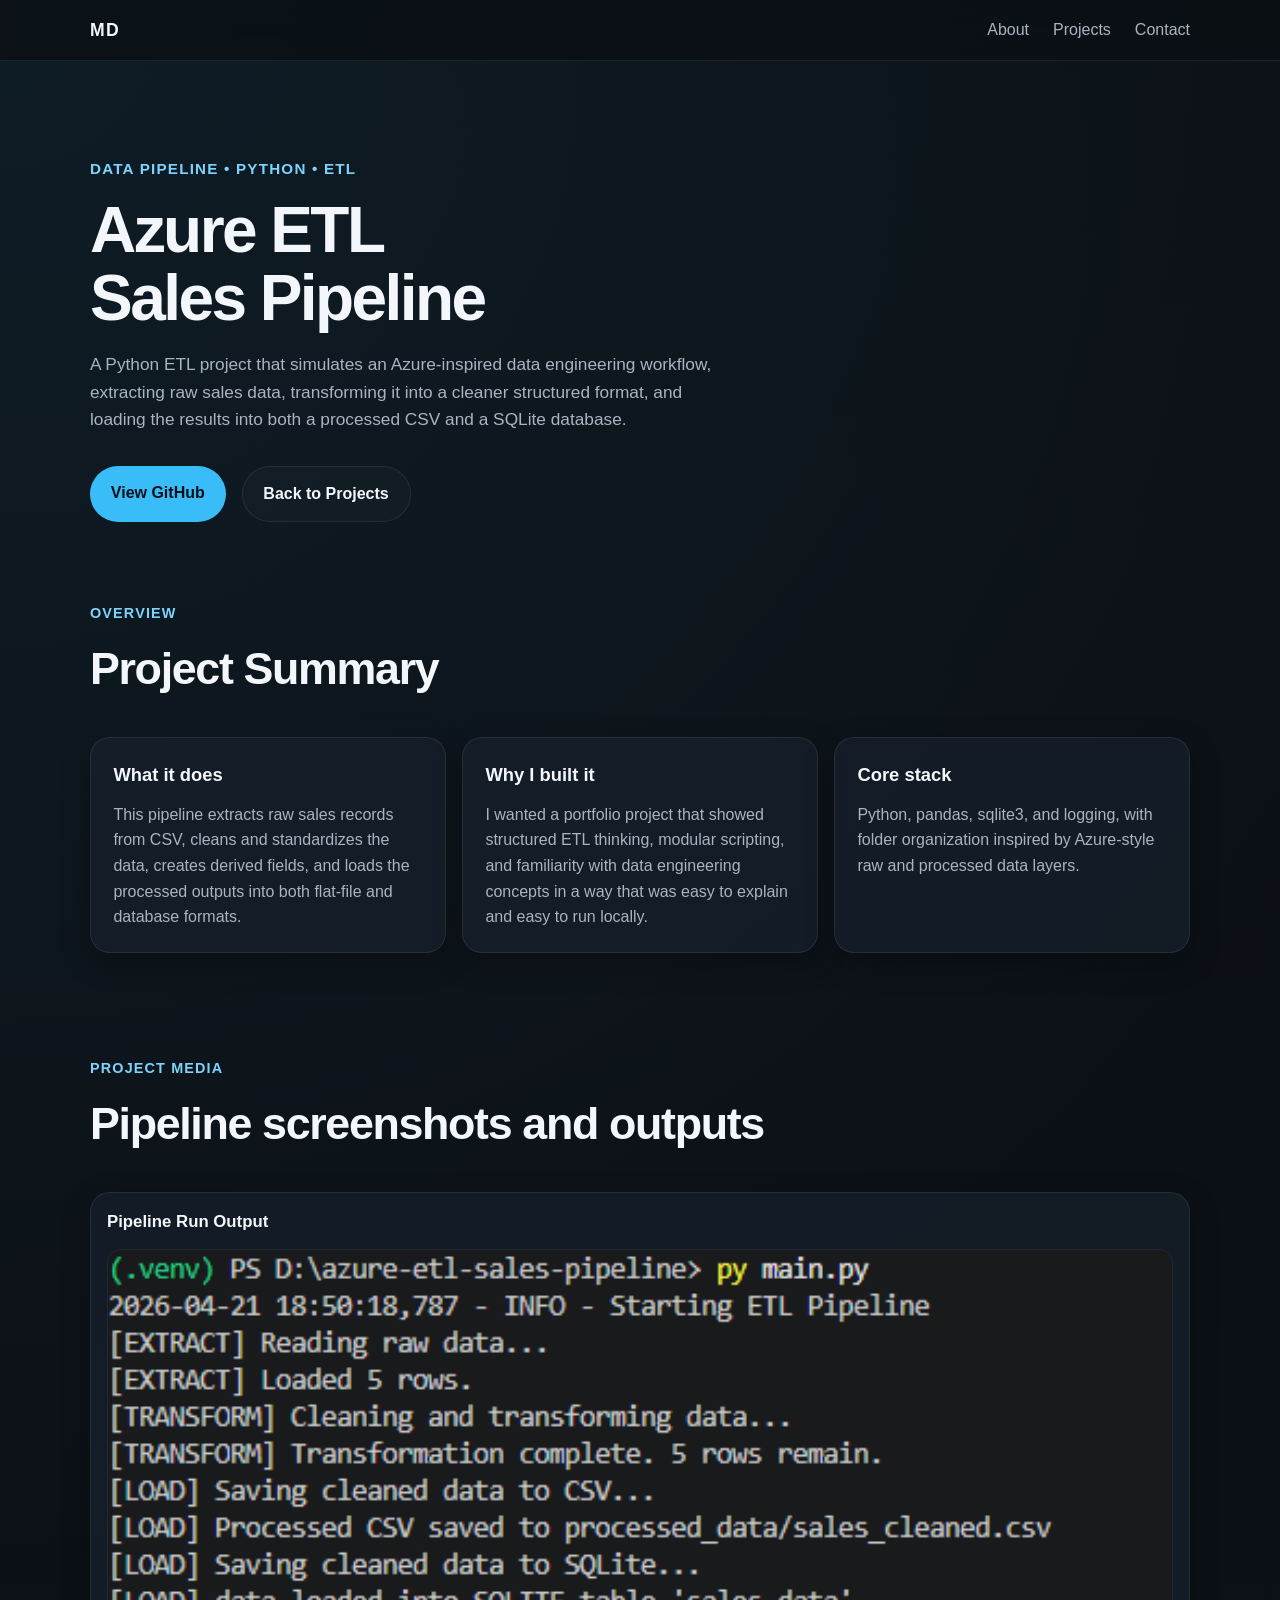
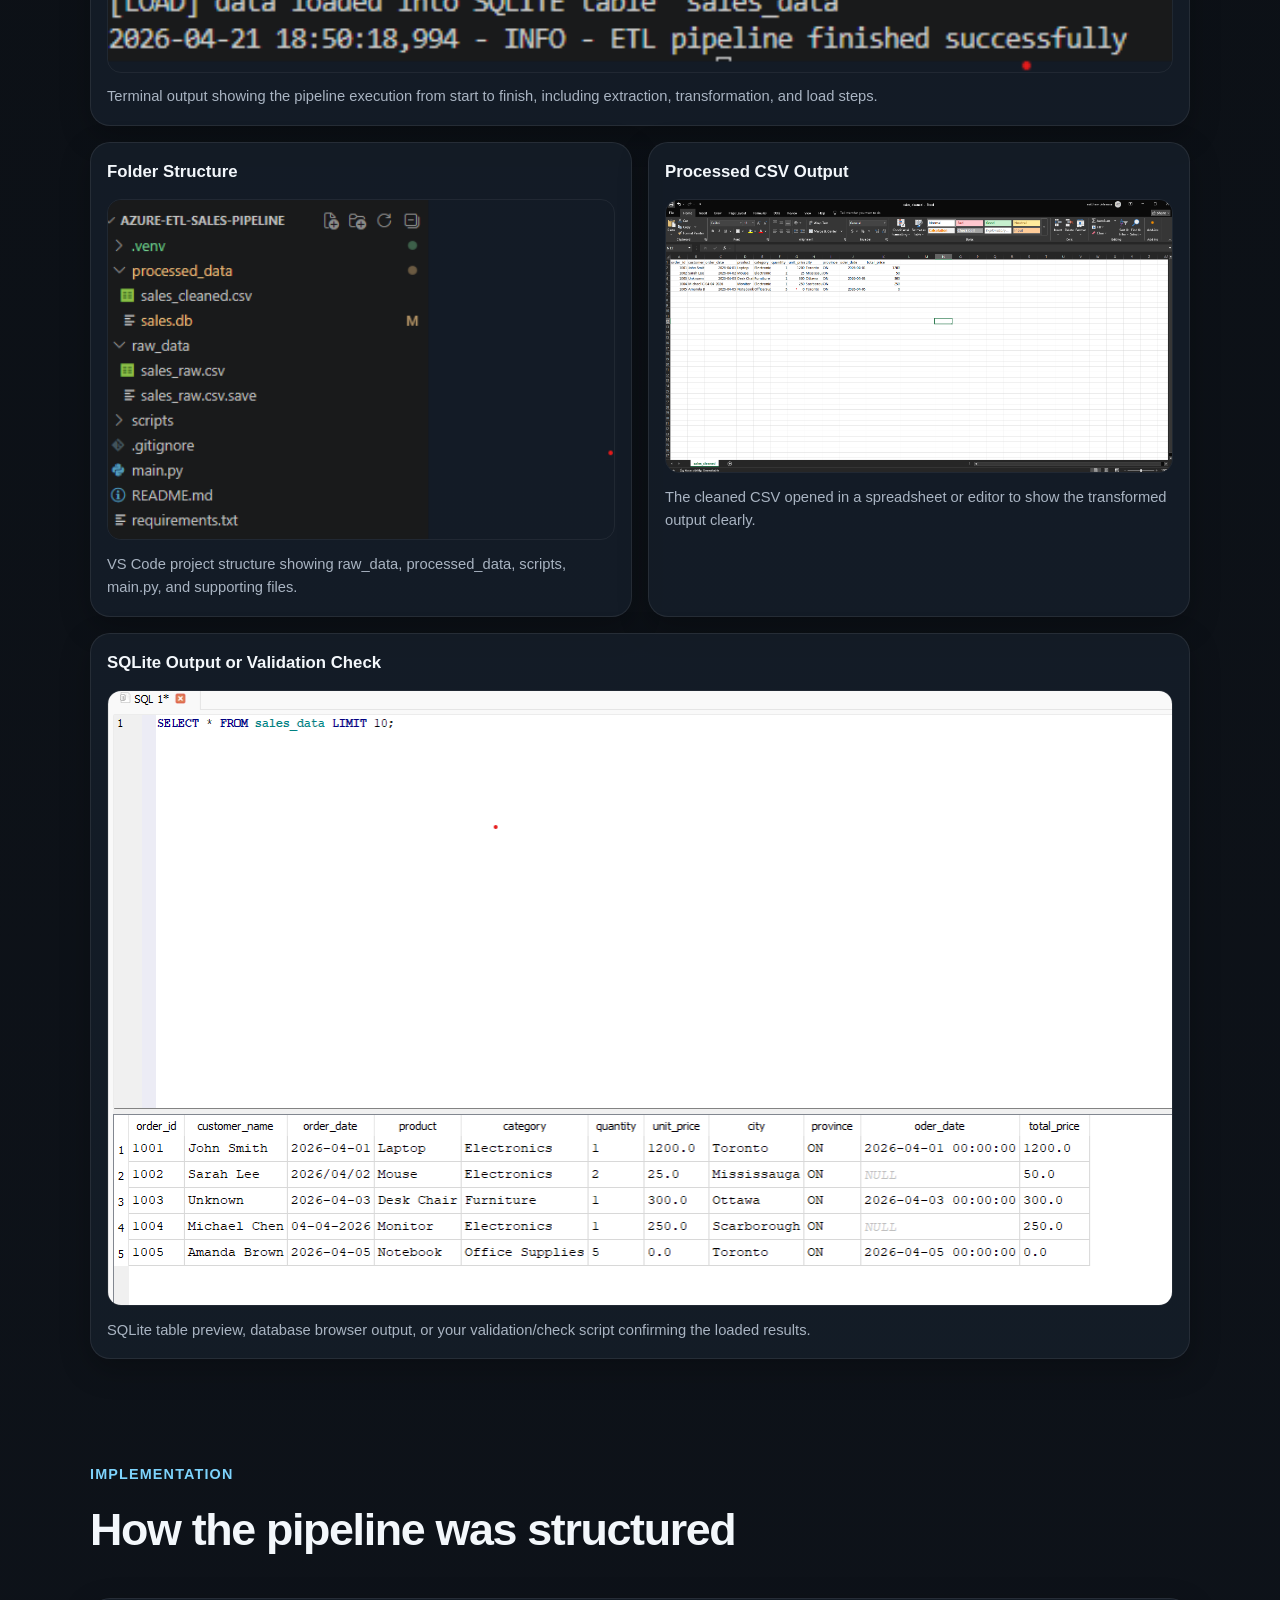
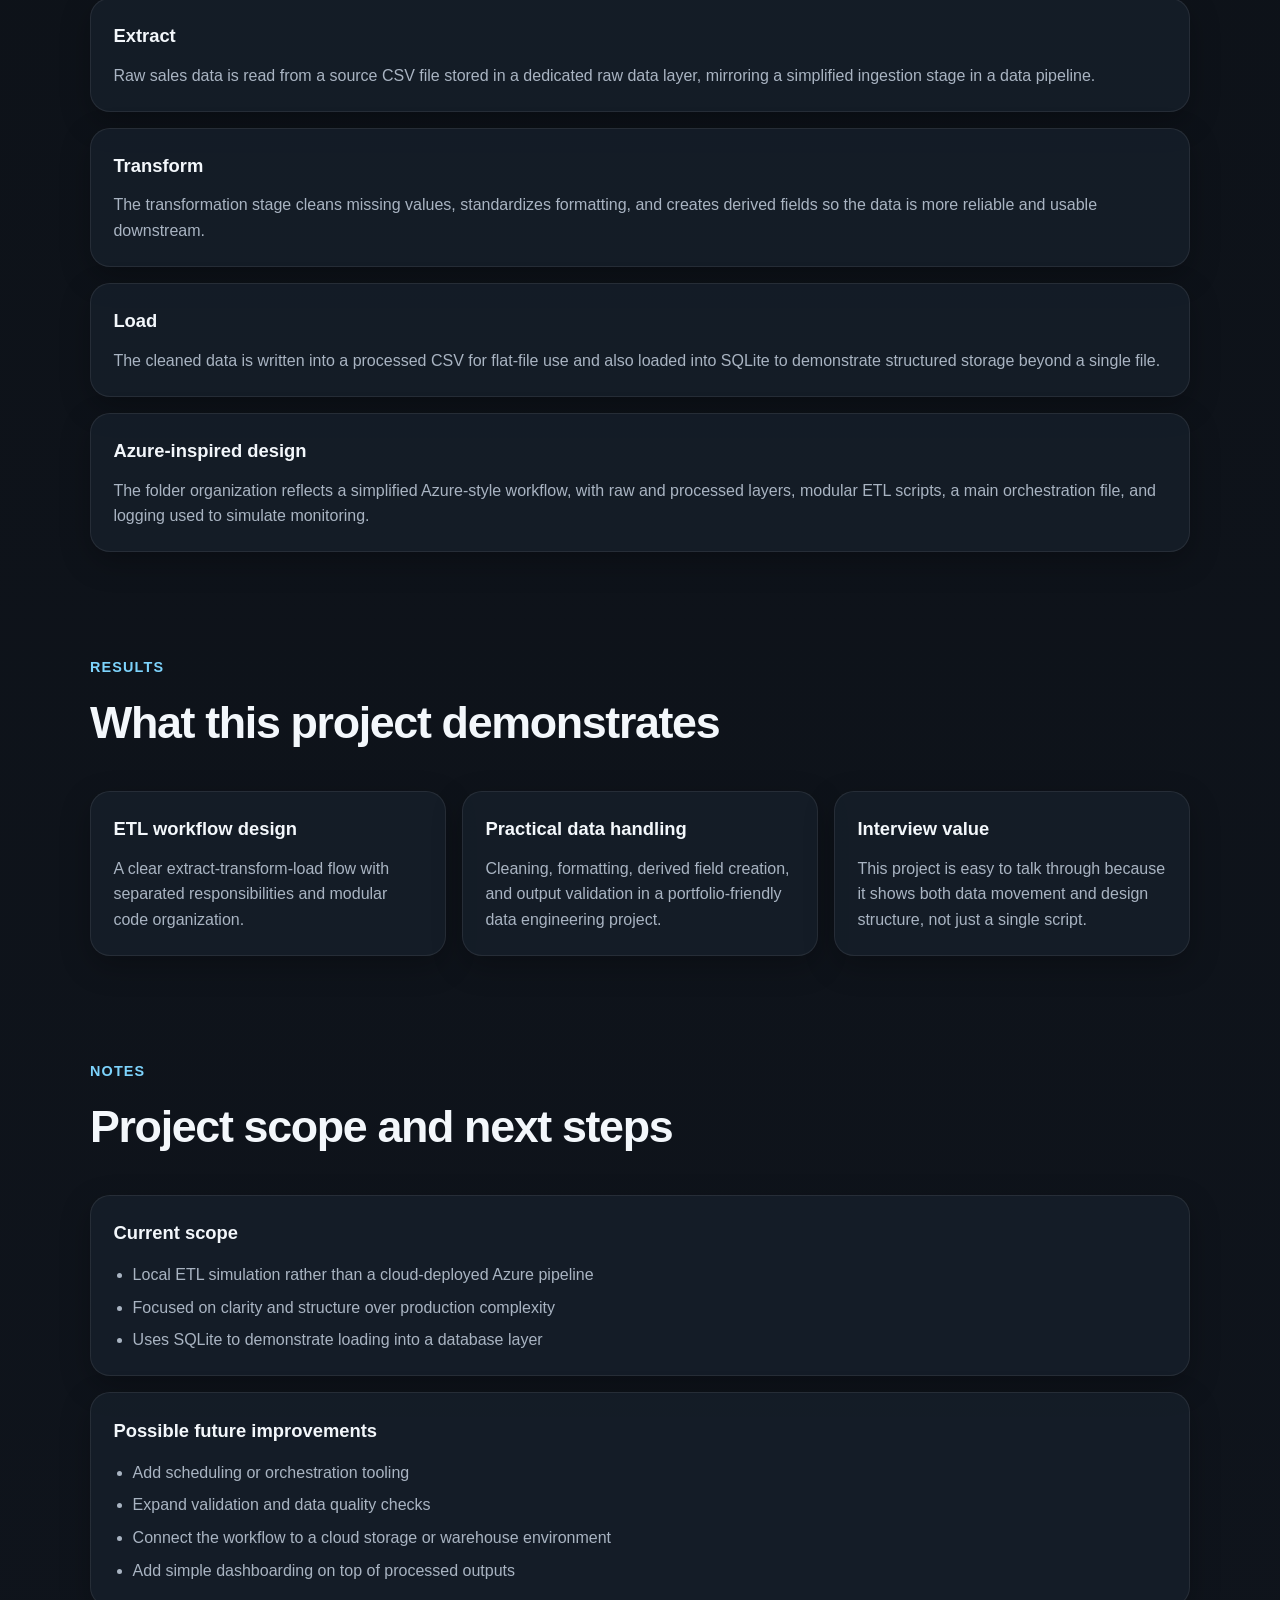
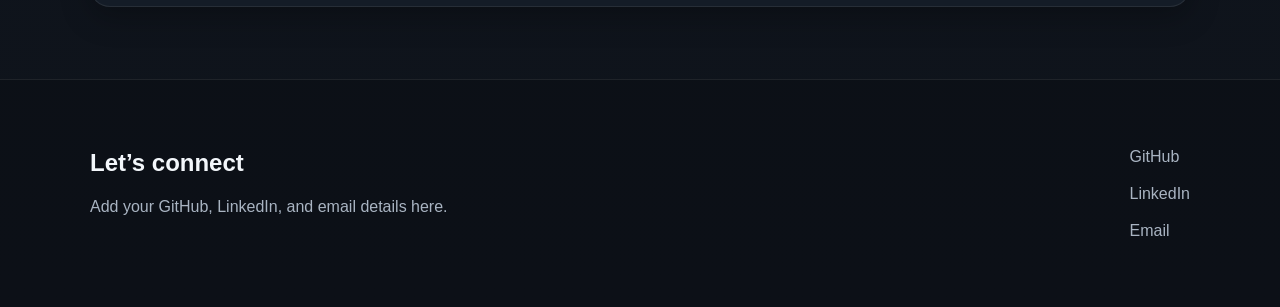
==== projects/azure-etl-sales-pipeline.html @ bb8a806c "first commit" ====
<!DOCTYPE html>
<html lang="en">
<head>
  <meta charset="UTF-8" />
  <meta name="viewport" content="width=device-width, initial-scale=1.0" />
  <title>Azure ETL Sales Pipeline | Matthew Delamasa</title>
  <meta
    name="description"
    content="A Python and Pandas ETL project structured around Azure-inspired raw and processed data layers."
  />
  <link rel="stylesheet" href="../style.css" />
</head>
<body>
  <header class="site-header">
    <div class="container nav">
      <a href="../index.html" class="logo">MD</a>

      <nav class="nav-links">
        <a href="../index.html#about">About</a>
        <a href="../index.html#categories">Projects</a>
        <a href="#contact">Contact</a>
      </nav>
    </div>
  </header>

  <main class="project-page">
    <section class="project-hero">
      <div class="container">
        <p class="eyebrow">Data Pipeline • Python • ETL</p>
        <h1>Azure ETL Sales Pipeline</h1>
        <p class="project-hero-text">
          A Python ETL project that simulates an Azure-inspired data engineering workflow,
          extracting raw sales data, transforming it into a cleaner structured format,
          and loading the results into both a processed CSV and a SQLite database.
        </p>

        <div class="hero-buttons">
          <a href="https://github.com/MatthewDmasa/azure-etl-sales-pipeline" target="_blank" class="btn btn-primary">View GitHub</a>
          <a href="../index.html#categories" class="btn btn-secondary">Back to Projects</a>
        </div>
      </div>
    </section>

    <section class="project-overview">
      <div class="container">
        <div class="section-heading">
          <p class="section-label">Overview</p>
          <h2>Project Summary</h2>
        </div>

        <div class="project-grid">
          <article class="project-card">
            <h3>What it does</h3>
            <p>
              This pipeline extracts raw sales records from CSV, cleans and standardizes
              the data, creates derived fields, and loads the processed outputs into
              both flat-file and database formats.
            </p>
          </article>

          <article class="project-card">
            <h3>Why I built it</h3>
            <p>
              I wanted a portfolio project that showed structured ETL thinking, modular
              scripting, and familiarity with data engineering concepts in a way that
              was easy to explain and easy to run locally.
            </p>
          </article>

          <article class="project-card">
            <h3>Core stack</h3>
            <p>
              Python, pandas, sqlite3, and logging, with folder organization inspired
              by Azure-style raw and processed data layers.
            </p>
          </article>
        </div>
      </div>
    </section>

    <section class="project-media">
      <div class="container">
        <div class="section-heading">
          <p class="section-label">Project Media</p>
          <h2>Pipeline screenshots and outputs</h2>
        </div>

        <div class="media-grid">
          <article class="media-card media-card-large">
            <h3>Pipeline Run Output</h3>
            <img
              src="../assets/images/azure-pipeline-run.png"
              alt="Terminal output showing the Azure ETL sales pipeline running successfully"
            />
            <p class="media-caption">
              Terminal output showing the pipeline execution from
              start to finish, including extraction, transformation, and load steps.
            </p>
          </article>

          <article class="media-card">
            <h3>Folder Structure</h3>
            <img
              src="../assets/images/azure-folder-structure.png"
              alt="Repository folder structure for the Azure ETL sales pipeline project"
            />
            <p class="media-caption">
              VS Code project structure showing raw_data,
              processed_data, scripts, main.py, and supporting files.
            </p>
          </article>

          <article class="media-card">
            <h3>Processed CSV Output</h3>
            <img
              src="../assets/images/azure-processed-csv.png"
              alt="Processed sales CSV output from the ETL pipeline"
            />
            <p class="media-caption">
              The cleaned CSV opened in a spreadsheet or editor
              to show the transformed output clearly.
            </p>
          </article>

          <article class="media-card media-card-large">
            <h3>SQLite Output or Validation Check</h3>
            <img
              src="../assets/images/azure-sqlite-output.png"
              alt="SQLite database output or validation results from the ETL pipeline"
            />
            <p class="media-caption">
              SQLite table preview, database browser output,
              or your validation/check script confirming the loaded results.
            </p>
          </article>
        </div>
      </div>
    </section>

    <section class="project-details">
      <div class="container">
        <div class="section-heading">
          <p class="section-label">Implementation</p>
          <h2>How the pipeline was structured</h2>
        </div>

        <div class="detail-stack">
          <article class="detail-card">
            <h3>Extract</h3>
            <p>
              Raw sales data is read from a source CSV file stored in a dedicated raw
              data layer, mirroring a simplified ingestion stage in a data pipeline.
            </p>
          </article>

          <article class="detail-card">
            <h3>Transform</h3>
            <p>
              The transformation stage cleans missing values, standardizes formatting,
              and creates derived fields so the data is more reliable and usable
              downstream.
            </p>
          </article>

          <article class="detail-card">
            <h3>Load</h3>
            <p>
              The cleaned data is written into a processed CSV for flat-file use and
              also loaded into SQLite to demonstrate structured storage beyond a single file.
            </p>
          </article>

          <article class="detail-card">
            <h3>Azure-inspired design</h3>
            <p>
              The folder organization reflects a simplified Azure-style workflow, with
              raw and processed layers, modular ETL scripts, a main orchestration file,
              and logging used to simulate monitoring.
            </p>
          </article>
        </div>
      </div>
    </section>

    <section class="project-results">
      <div class="container">
        <div class="section-heading">
          <p class="section-label">Results</p>
          <h2>What this project demonstrates</h2>
        </div>

        <div class="project-grid">
          <article class="project-card">
            <h3>ETL workflow design</h3>
            <p>
              A clear extract-transform-load flow with separated responsibilities and
              modular code organization.
            </p>
          </article>

          <article class="project-card">
            <h3>Practical data handling</h3>
            <p>
              Cleaning, formatting, derived field creation, and output validation in a
              portfolio-friendly data engineering project.
            </p>
          </article>

          <article class="project-card">
            <h3>Interview value</h3>
            <p>
              This project is easy to talk through because it shows both data movement
              and design structure, not just a single script.
            </p>
          </article>
        </div>
      </div>
    </section>

    <section class="project-challenges">
      <div class="container">
        <div class="section-heading">
          <p class="section-label">Notes</p>
          <h2>Project scope and next steps</h2>
        </div>

        <div class="detail-stack">
          <article class="detail-card">
            <h3>Current scope</h3>
            <ul>
              <li>Local ETL simulation rather than a cloud-deployed Azure pipeline</li>
              <li>Focused on clarity and structure over production complexity</li>
              <li>Uses SQLite to demonstrate loading into a database layer</li>
            </ul>
          </article>

          <article class="detail-card">
            <h3>Possible future improvements</h3>
            <ul>
              <li>Add scheduling or orchestration tooling</li>
              <li>Expand validation and data quality checks</li>
              <li>Connect the workflow to a cloud storage or warehouse environment</li>
              <li>Add simple dashboarding on top of processed outputs</li>
            </ul>
          </article>
        </div>
      </div>
    </section>
  </main>

  <footer id="contact" class="site-footer">
    <div class="container footer-content">
      <div>
        <h2>Let’s connect</h2>
        <p>
          Add your GitHub, LinkedIn, and email details here.
        </p>
      </div>

      <div class="footer-links">
        <a href="https://github.com/MatthewDmasa?tab=repositories">GitHub</a>
        <a href="https://www.linkedin.com/in/matthew-delamasa/">LinkedIn</a>
        <a href="mailto:matthew.delamasa@outlook.com">Email</a>
      </div>
    </div>
  </footer>
</body>
</html>
---- style.css ----
:root {
  --bg: #0b0f14;
  --bg-alt: #121821;
  --card: #171f2b;
  --border: rgba(255, 255, 255, 0.08);
  --text: #f3f7fb;
  --muted: #a9b4c2;
  --accent: #7dd3fc;
  --accent-strong: #38bdf8;
  --max-width: 1100px;
  --radius: 20px;
  --shadow: 0 10px 30px rgba(0, 0, 0, 0.25);
}

* {
  box-sizing: border-box;
  margin: 0;
  padding: 0;
}

html {
  scroll-behavior: smooth;
}

body {
  font-family: Inter, "Segoe UI", Arial, sans-serif;
  background:
    radial-gradient(circle at top left, rgba(56, 189, 248, 0.08), transparent 30%),
    linear-gradient(to bottom, #0b0f14, #0f141c);
  color: var(--text);
  line-height: 1.6;
}

a {
  color: inherit;
  text-decoration: none;
}

.container {
  width: min(92%, var(--max-width));
  margin: 0 auto;
}

.site-header {
  position: sticky;
  top: 0;
  z-index: 100;
  background: rgba(11, 15, 20, 0.8);
  backdrop-filter: blur(14px);
  border-bottom: 1px solid var(--border);
}

.nav {
  display: flex;
  justify-content: space-between;
  align-items: center;
  padding: 1rem 0;
}

.logo {
  font-size: 1.1rem;
  font-weight: 700;
  letter-spacing: 0.08em;
}

.nav-links {
  display: flex;
  gap: 1.5rem;
}

.nav-links a {
  color: var(--muted);
  transition: color 0.2s ease;
}

.nav-links a:hover {
  color: var(--text);
}

.hero {
  min-height: 88vh;
  display: flex;
  align-items: center;
  padding: 4rem 0;
}

.hero-content {
  max-width: 760px;
}

.eyebrow {
  color: var(--accent);
  font-size: 0.95rem;
  font-weight: 600;
  letter-spacing: 0.08em;
  text-transform: uppercase;
  margin-bottom: 1rem;
}

.hero h1 {
  font-size: clamp(2.5rem, 5vw, 4.8rem);
  line-height: 1.05;
  letter-spacing: -0.04em;
  margin-bottom: 1.25rem;
}

.hero h1 span {
  color: var(--accent);
}

.hero-text {
  color: var(--muted);
  font-size: 1.08rem;
  max-width: 62ch;
  margin-bottom: 2rem;
}

.hero-buttons {
  display: flex;
  gap: 1rem;
  flex-wrap: wrap;
}

.btn {
  display: inline-block;
  padding: 0.9rem 1.3rem;
  border-radius: 999px;
  font-weight: 600;
  transition: transform 0.2s ease, opacity 0.2s ease, background 0.2s ease;
}

.btn:hover {
  transform: translateY(-2px);
}

.btn-primary {
  background: var(--accent-strong);
  color: #071018;
}

.btn-secondary {
  border: 1px solid var(--border);
  background: rgba(255, 255, 255, 0.02);
  color: var(--text);
}

.about,
.categories,
.featured {
  padding: 5rem 0;
}

.section-heading {
  margin-bottom: 2rem;
}

.section-label {
  color: var(--accent);
  text-transform: uppercase;
  letter-spacing: 0.08em;
  font-size: 0.9rem;
  font-weight: 600;
  margin-bottom: 0.5rem;
}

.section-heading h2 {
  font-size: clamp(1.8rem, 4vw, 2.8rem);
  letter-spacing: -0.03em;
}

.about-card,
.featured-card,
.category-panel {
  background: rgba(23, 31, 43, 0.78);
  border: 1px solid var(--border);
  border-radius: var(--radius);
  box-shadow: var(--shadow);
}

.about-card,
.featured-card {
  padding: 1.6rem;
  color: var(--muted);
}

.category-stack {
  display: flex;
  flex-direction: column;
  gap: 1.5rem;
}

.category-panel {
  padding: 1.5rem;
}

.category-panel-header {
  display: flex;
  align-items: center;
  gap: 1rem;
  margin-bottom: 0.75rem;
}

.category-panel-header h3 {
  font-size: 1.5rem;
}

.card-tag {
  color: var(--accent);
  font-size: 0.9rem;
  font-weight: 700;
}

.category-description {
  color: var(--muted);
  margin-bottom: 1.25rem;
  max-width: 75ch;
}

.project-list {
  display: grid;
  grid-template-columns: repeat(auto-fit, minmax(260px, 1fr));
  gap: 1rem;
}

.project-item {
  background: rgba(255, 255, 255, 0.025);
  border: 1px solid var(--border);
  border-radius: 16px;
  padding: 1.2rem;
  transition: transform 0.2s ease, border-color 0.2s ease;
}

.project-item:hover {
  transform: translateY(-3px);
  border-color: rgba(125, 211, 252, 0.24);
}

.project-item h4 {
  font-size: 1.08rem;
  margin-bottom: 0.7rem;
}

.project-item p {
  color: var(--muted);
  font-size: 0.97rem;
  margin-bottom: 1rem;
}

.project-links {
  display: flex;
  gap: 1rem;
  flex-wrap: wrap;
}

.project-links a {
  color: var(--accent);
  font-weight: 600;
  font-size: 0.95rem;
  transition: color 0.2s ease;
}

.project-links a:hover {
  color: var(--text);
}

.site-footer {
  padding: 4rem 0;
  border-top: 1px solid var(--border);
  background: rgba(0, 0, 0, 0.18);
}

.footer-content {
  display: flex;
  justify-content: space-between;
  gap: 2rem;
  align-items: flex-start;
}

.footer-content h2 {
  margin-bottom: 0.7rem;
}

.footer-content p {
  color: var(--muted);
  max-width: 50ch;
}

.footer-links {
  display: flex;
  flex-direction: column;
  gap: 0.7rem;
}

.footer-links a {
  color: var(--muted);
  transition: color 0.2s ease;
}

.footer-links a:hover {
  color: var(--accent);
}

@media (max-width: 900px) {
  .footer-content {
    flex-direction: column;
  }
}

@media (max-width: 640px) {
  .nav {
    flex-direction: column;
    gap: 0.9rem;
  }

  .nav-links {
    gap: 1rem;
    flex-wrap: wrap;
    justify-content: center;
  }

  .hero {
    min-height: auto;
    padding: 5rem 0 3.5rem;
  }

  .hero-buttons {
    flex-direction: column;
    align-items: flex-start;
  }

  .btn {
    width: fit-content;
  }

  .category-panel-header {
    flex-direction: column;
    align-items: flex-start;
    gap: 0.35rem;
  }
}

.project-page {
  padding-top: 1rem;
}

.project-hero {
  padding: 5rem 0 3rem;
}

.project-hero h1 {
  font-size: clamp(2.4rem, 5vw, 4.4rem);
  line-height: 1.05;
  letter-spacing: -0.04em;
  margin-bottom: 1.2rem;
  max-width: 12ch;
}

.project-hero-text {
  color: var(--muted);
  font-size: 1.08rem;
  max-width: 65ch;
  margin-bottom: 2rem;
}

.project-overview,
.project-details,
.project-results,
.project-challenges {
  padding: 2rem 0 4.5rem;
}

.project-grid {
  display: grid;
  grid-template-columns: repeat(auto-fit, minmax(240px, 1fr));
  gap: 1rem;
}

.project-card,
.detail-card {
  background: rgba(23, 31, 43, 0.78);
  border: 1px solid var(--border);
  border-radius: var(--radius);
  box-shadow: var(--shadow);
  padding: 1.4rem;
}

.project-card h3,
.detail-card h3 {
  margin-bottom: 0.75rem;
  font-size: 1.15rem;
}

.project-card p,
.detail-card p,
.detail-card li {
  color: var(--muted);
}

.detail-stack {
  display: flex;
  flex-direction: column;
  gap: 1rem;
}

.detail-card ul {
  margin-top: 0.9rem;
  padding-left: 1.2rem;
}

.detail-card li + li {
  margin-top: 0.45rem;
}

.project-media {
  padding: 2rem 0 4.5rem;
}

.media-grid {
  display: grid;
  grid-template-columns: 1fr 1fr;
  gap: 1rem;
}

.media-card {
  background: rgba(23, 31, 43, 0.78);
  border: 1px solid var(--border);
  border-radius: var(--radius);
  box-shadow: var(--shadow);
  padding: 1rem;
}

.media-card-large {
  grid-column: 1 / -1;
}

.media-card h3 {
  margin-bottom: 0.85rem;
  font-size: 1.05rem;
}

.media-card img,
.media-card video {
  width: 100%;
  border-radius: 14px;
  display: block;
  border: 1px solid rgba(255, 255, 255, 0.06);
}

.media-card video {
  background: #000;
}

@media (max-width: 800px) {
  .media-grid {
    grid-template-columns: 1fr;
  }

  .media-card-large {
    grid-column: auto;
  }
}

.media-card img {
  width: 100%;
  height: auto;
  display: block;
  border-radius: 14px;
  border: 1px solid rgba(255, 255, 255, 0.06);
}

.media-caption {
  color: var(--muted);
  font-size: 0.92rem;
  margin-top: 0.8rem;
}
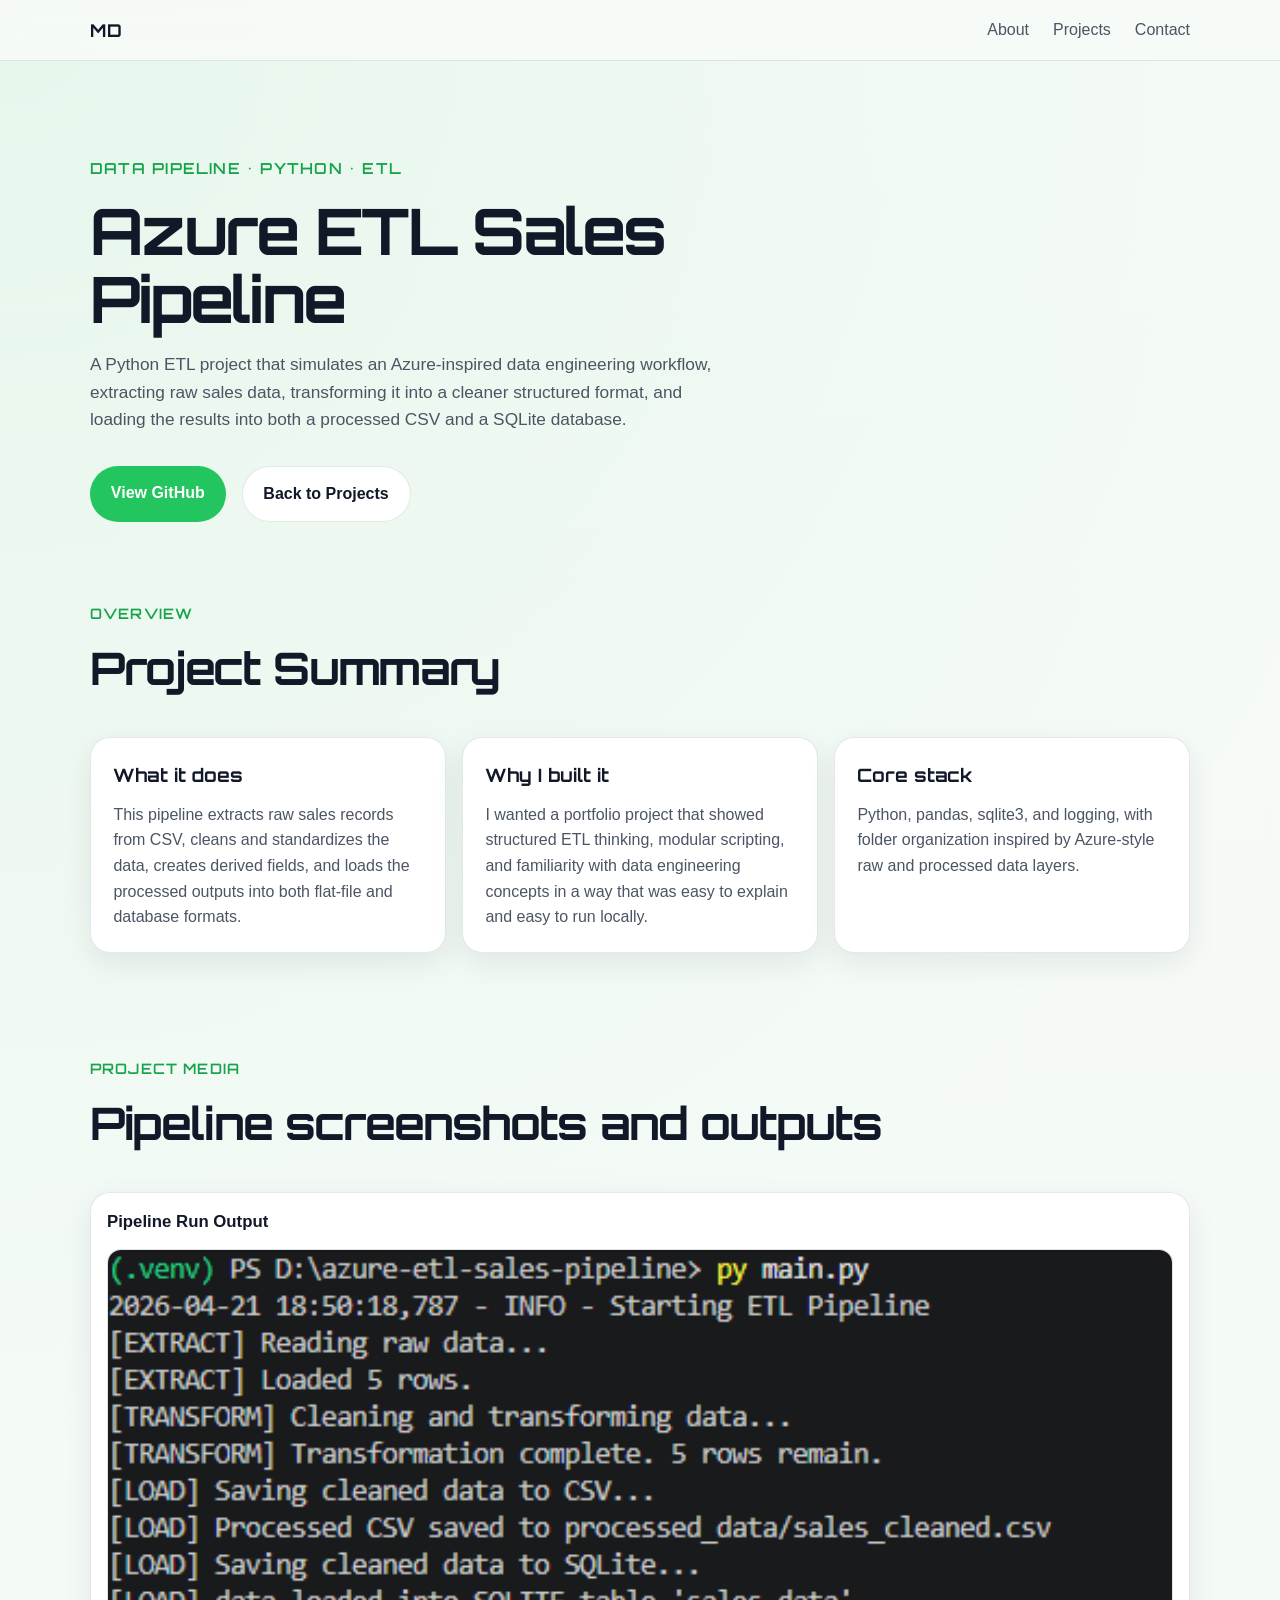
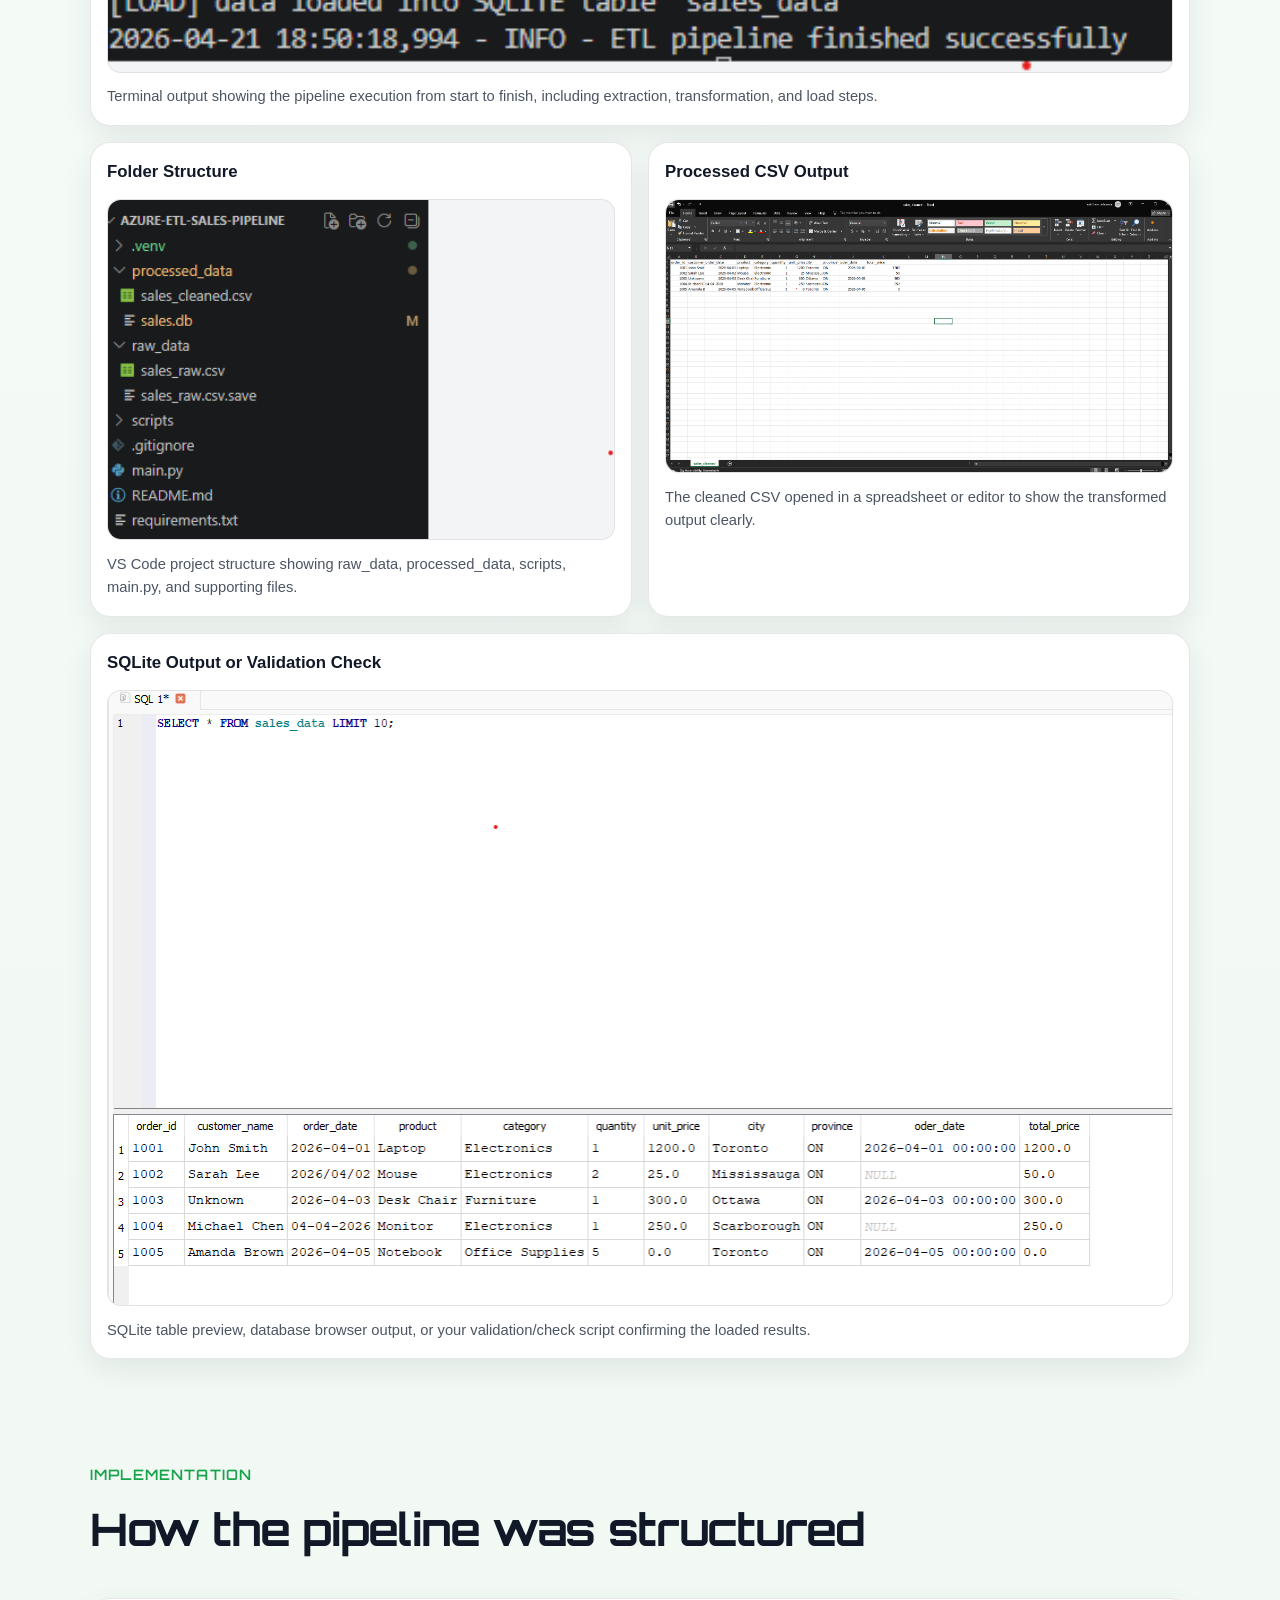
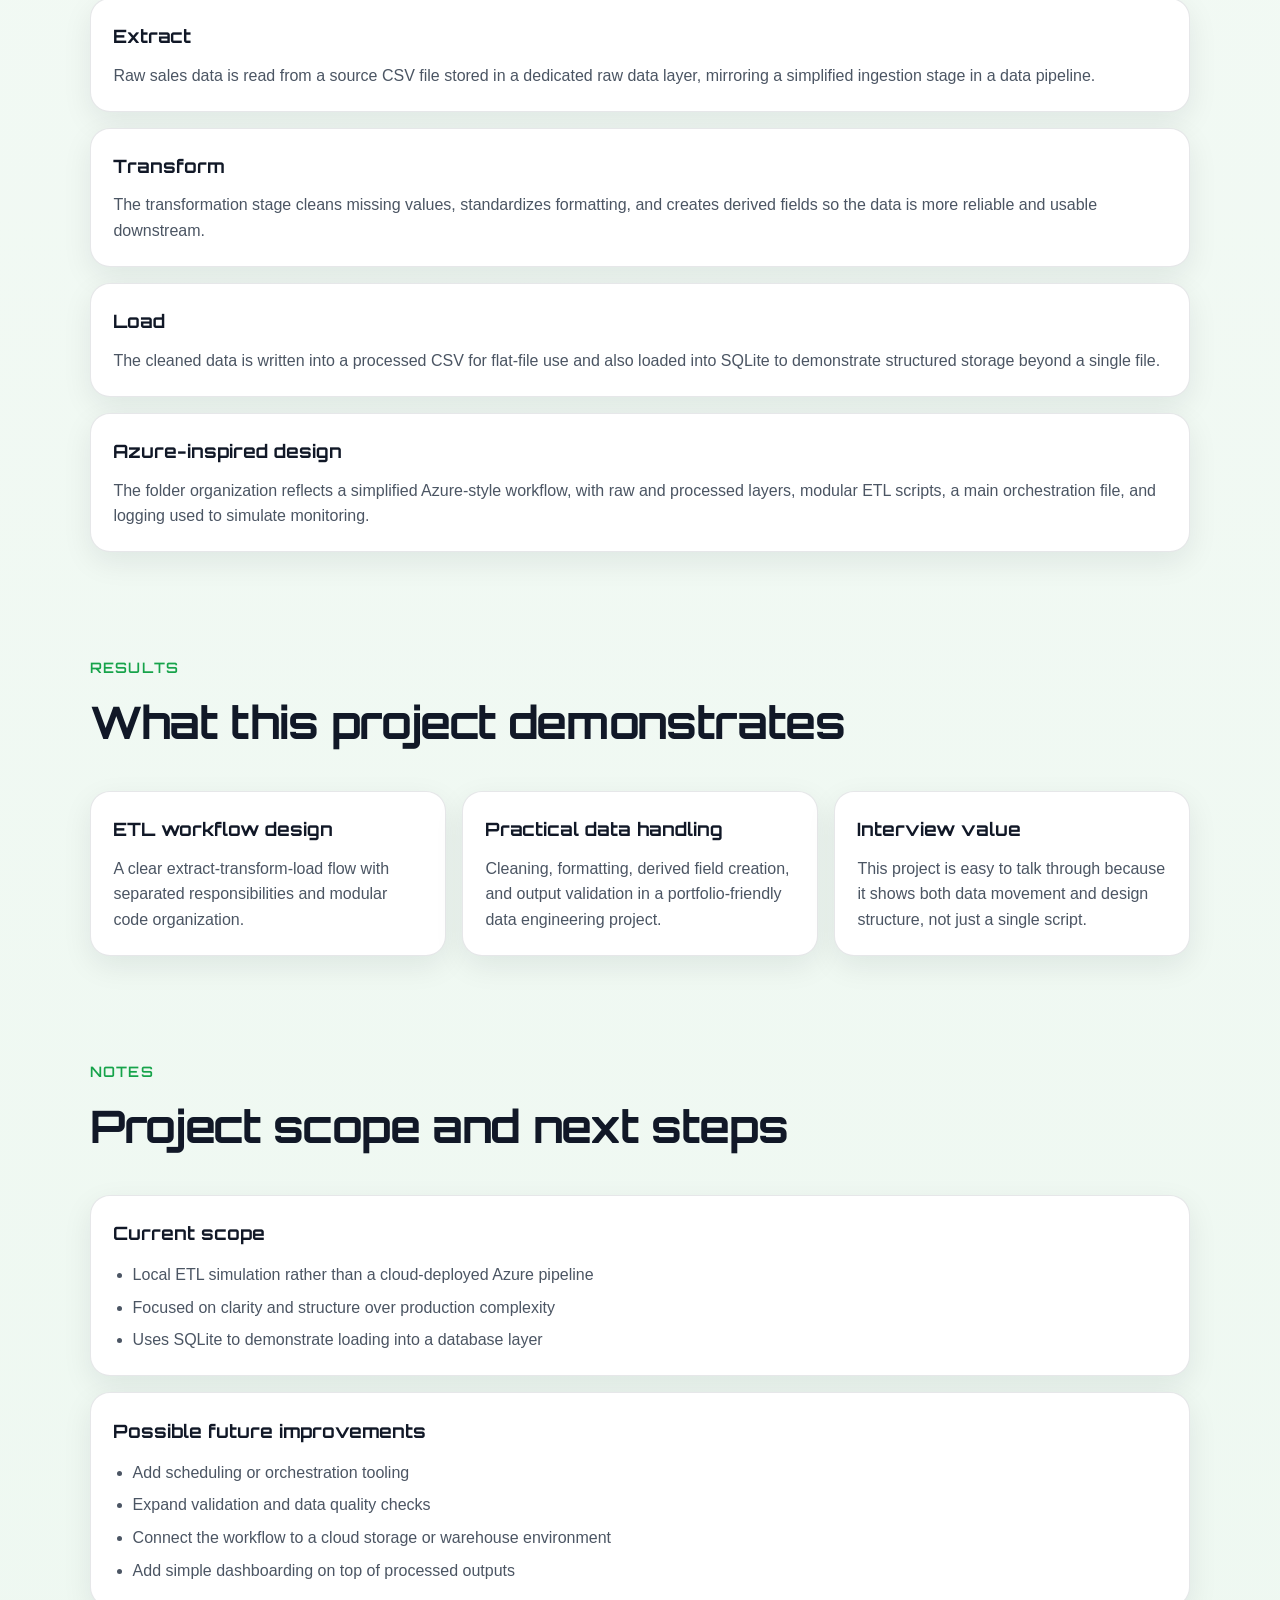
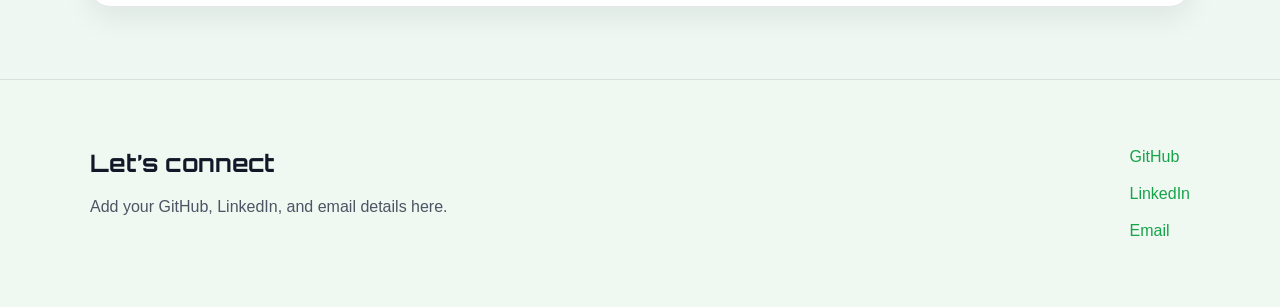
==== commit 4000db01: "Update portfolio site styling and project pages" ====
--- a/projects/azure-etl-sales-pipeline.html
+++ b/projects/azure-etl-sales-pipeline.html
@@ -8,6 +8,9 @@
     name="description"
     content="A Python and Pandas ETL project structured around Azure-inspired raw and processed data layers."
   />
+  <link rel="preconnect" href="https://fonts.googleapis.com">
+  <link rel="preconnect" href="https://fonts.gstatic.com" crossorigin>
+  <link href="https://fonts.googleapis.com/css2?family=Orbitron:wght@400;500;600;700&display=swap" rel="stylesheet">
   <link rel="stylesheet" href="../style.css" />
 </head>
 <body>
--- a/style.css
+++ b/style.css
@@ -1,15 +1,17 @@
 :root {
-  --bg: #0b0f14;
-  --bg-alt: #121821;
-  --card: #171f2b;
-  --border: rgba(255, 255, 255, 0.08);
-  --text: #f3f7fb;
-  --muted: #a9b4c2;
-  --accent: #7dd3fc;
-  --accent-strong: #38bdf8;
+  --bg: #f7fbf8;
+  --bg-alt: #edf7f0;
+  --card: #ffffff;
+  --border: rgba(15, 23, 42, 0.10);
+  --text: #111827;
+  --muted: #4b5563;
+  --accent: #16a34a;
+  --accent-strong: #22c55e;
+  --accent-dark: #15803d;
+  --accent-soft: #dcfce7;
   --max-width: 1100px;
   --radius: 20px;
-  --shadow: 0 10px 30px rgba(0, 0, 0, 0.25);
+  --shadow: 0 10px 30px rgba(16, 24, 40, 0.08);
 }
 
 * {
@@ -23,10 +25,10 @@
 }
 
 body {
-  font-family: Inter, "Segoe UI", Arial, sans-serif;
+  font-family: "Segoe UI", Arial, sans-serif;
   background:
-    radial-gradient(circle at top left, rgba(56, 189, 248, 0.08), transparent 30%),
-    linear-gradient(to bottom, #0b0f14, #0f141c);
+    radial-gradient(circle at top left, rgba(34, 197, 94, 0.08), transparent 28%),
+    linear-gradient(to bottom, #f7fbf8, #eef8f1);
   color: var(--text);
   line-height: 1.6;
 }
@@ -45,7 +47,7 @@
   position: sticky;
   top: 0;
   z-index: 100;
-  background: rgba(11, 15, 20, 0.8);
+  background: rgba(247, 251, 248, 0.88);
   backdrop-filter: blur(14px);
   border-bottom: 1px solid var(--border);
 }
@@ -74,7 +76,7 @@
 }
 
 .nav-links a:hover {
-  color: var(--text);
+  color: var(--accent);
 }
 
 .hero {
@@ -126,7 +128,7 @@
   padding: 0.9rem 1.3rem;
   border-radius: 999px;
   font-weight: 600;
-  transition: transform 0.2s ease, opacity 0.2s ease, background 0.2s ease;
+  transition: transform 0.2s ease, opacity 0.2s ease, background 0.2s ease, color 0.2s ease;
 }
 
 .btn:hover {
@@ -135,13 +137,21 @@
 
 .btn-primary {
   background: var(--accent-strong);
-  color: #071018;
+  color: #ffffff;
+}
+
+.btn-primary:hover {
+  background: var(--accent-dark);
 }
 
 .btn-secondary {
   border: 1px solid var(--border);
-  background: rgba(255, 255, 255, 0.02);
+  background: #ffffff;
   color: var(--text);
+}
+
+.btn-secondary:hover {
+  border-color: rgba(34, 197, 94, 0.35);
 }
 
 .about,
@@ -170,8 +180,11 @@
 
 .about-card,
 .featured-card,
-.category-panel {
-  background: rgba(23, 31, 43, 0.78);
+.category-panel,
+.project-card,
+.detail-card,
+.media-card {
+  background: var(--card);
   border: 1px solid var(--border);
   border-radius: var(--radius);
   box-shadow: var(--shadow);
@@ -223,16 +236,17 @@
 }
 
 .project-item {
-  background: rgba(255, 255, 255, 0.025);
+  background: #ffffff;
   border: 1px solid var(--border);
   border-radius: 16px;
   padding: 1.2rem;
-  transition: transform 0.2s ease, border-color 0.2s ease;
+  transition: transform 0.2s ease, border-color 0.2s ease, box-shadow 0.2s ease;
 }
 
 .project-item:hover {
   transform: translateY(-3px);
-  border-color: rgba(125, 211, 252, 0.24);
+  border-color: rgba(34, 197, 94, 0.35);
+  box-shadow: 0 12px 30px rgba(34, 197, 94, 0.10);
 }
 
 .project-item h4 {
@@ -252,21 +266,23 @@
   flex-wrap: wrap;
 }
 
-.project-links a {
+.project-links a,
+.card-link {
   color: var(--accent);
   font-weight: 600;
   font-size: 0.95rem;
   transition: color 0.2s ease;
 }
 
-.project-links a:hover {
-  color: var(--text);
+.project-links a:hover,
+.card-link:hover {
+  color: var(--accent-dark);
 }
 
 .site-footer {
   padding: 4rem 0;
   border-top: 1px solid var(--border);
-  background: rgba(0, 0, 0, 0.18);
+  background: #f0f8f2;
 }
 
 .footer-content {
@@ -292,53 +308,15 @@
 }
 
 .footer-links a {
-  color: var(--muted);
+  color: var(--accent);
   transition: color 0.2s ease;
 }
 
 .footer-links a:hover {
-  color: var(--accent);
-}
-
-@media (max-width: 900px) {
-  .footer-content {
-    flex-direction: column;
-  }
-}
-
-@media (max-width: 640px) {
-  .nav {
-    flex-direction: column;
-    gap: 0.9rem;
-  }
-
-  .nav-links {
-    gap: 1rem;
-    flex-wrap: wrap;
-    justify-content: center;
-  }
-
-  .hero {
-    min-height: auto;
-    padding: 5rem 0 3.5rem;
-  }
-
-  .hero-buttons {
-    flex-direction: column;
-    align-items: flex-start;
-  }
-
-  .btn {
-    width: fit-content;
-  }
-
-  .category-panel-header {
-    flex-direction: column;
-    align-items: flex-start;
-    gap: 0.35rem;
-  }
-}
-
+  color: var(--accent-dark);
+}
+
+/* Project page styles */
 .project-page {
   padding-top: 1rem;
 }
@@ -365,7 +343,8 @@
 .project-overview,
 .project-details,
 .project-results,
-.project-challenges {
+.project-challenges,
+.project-media {
   padding: 2rem 0 4.5rem;
 }
 
@@ -377,10 +356,6 @@
 
 .project-card,
 .detail-card {
-  background: rgba(23, 31, 43, 0.78);
-  border: 1px solid var(--border);
-  border-radius: var(--radius);
-  box-shadow: var(--shadow);
   padding: 1.4rem;
 }
 
@@ -411,10 +386,7 @@
   margin-top: 0.45rem;
 }
 
-.project-media {
-  padding: 2rem 0 4.5rem;
-}
-
+/* Media section */
 .media-grid {
   display: grid;
   grid-template-columns: 1fr 1fr;
@@ -422,11 +394,8 @@
 }
 
 .media-card {
-  background: rgba(23, 31, 43, 0.78);
-  border: 1px solid var(--border);
-  border-radius: var(--radius);
-  box-shadow: var(--shadow);
   padding: 1rem;
+  overflow: hidden;
 }
 
 .media-card-large {
@@ -440,36 +409,84 @@
 
 .media-card img,
 .media-card video {
-  width: 100%;
-  border-radius: 14px;
-  display: block;
-  border: 1px solid rgba(255, 255, 255, 0.06);
-}
-
-.media-card video {
-  background: #000;
-}
-
-@media (max-width: 800px) {
-  .media-grid {
-    grid-template-columns: 1fr;
-  }
-
-  .media-card-large {
-    grid-column: auto;
-  }
-}
-
-.media-card img {
   width: 100%;
   height: auto;
   display: block;
   border-radius: 14px;
-  border: 1px solid rgba(255, 255, 255, 0.06);
+  border: 1px solid rgba(15, 23, 42, 0.08);
+  background: #f3f4f6;
+}
+
+.media-card video {
+  background: #000;
 }
 
 .media-caption {
   color: var(--muted);
   font-size: 0.92rem;
   margin-top: 0.8rem;
+}
+
+/* Optional digital/tech heading style */
+.logo,
+.eyebrow,
+.section-label,
+.hero h1,
+.project-hero h1,
+.section-heading h2,
+.category-panel-header h3,
+.project-item h4,
+.project-card h3,
+.detail-card h3,
+.footer-content h2 {
+  font-family: "Orbitron", "Segoe UI", Arial, sans-serif;
+}
+
+@media (max-width: 900px) {
+  .footer-content {
+    flex-direction: column;
+  }
+}
+
+@media (max-width: 800px) {
+  .media-grid {
+    grid-template-columns: 1fr;
+  }
+
+  .media-card-large {
+    grid-column: auto;
+  }
+}
+
+@media (max-width: 640px) {
+  .nav {
+    flex-direction: column;
+    gap: 0.9rem;
+  }
+
+  .nav-links {
+    gap: 1rem;
+    flex-wrap: wrap;
+    justify-content: center;
+  }
+
+  .hero {
+    min-height: auto;
+    padding: 5rem 0 3.5rem;
+  }
+
+  .hero-buttons {
+    flex-direction: column;
+    align-items: flex-start;
+  }
+
+  .btn {
+    width: fit-content;
+  }
+
+  .category-panel-header {
+    flex-direction: column;
+    align-items: flex-start;
+    gap: 0.35rem;
+  }
 }
